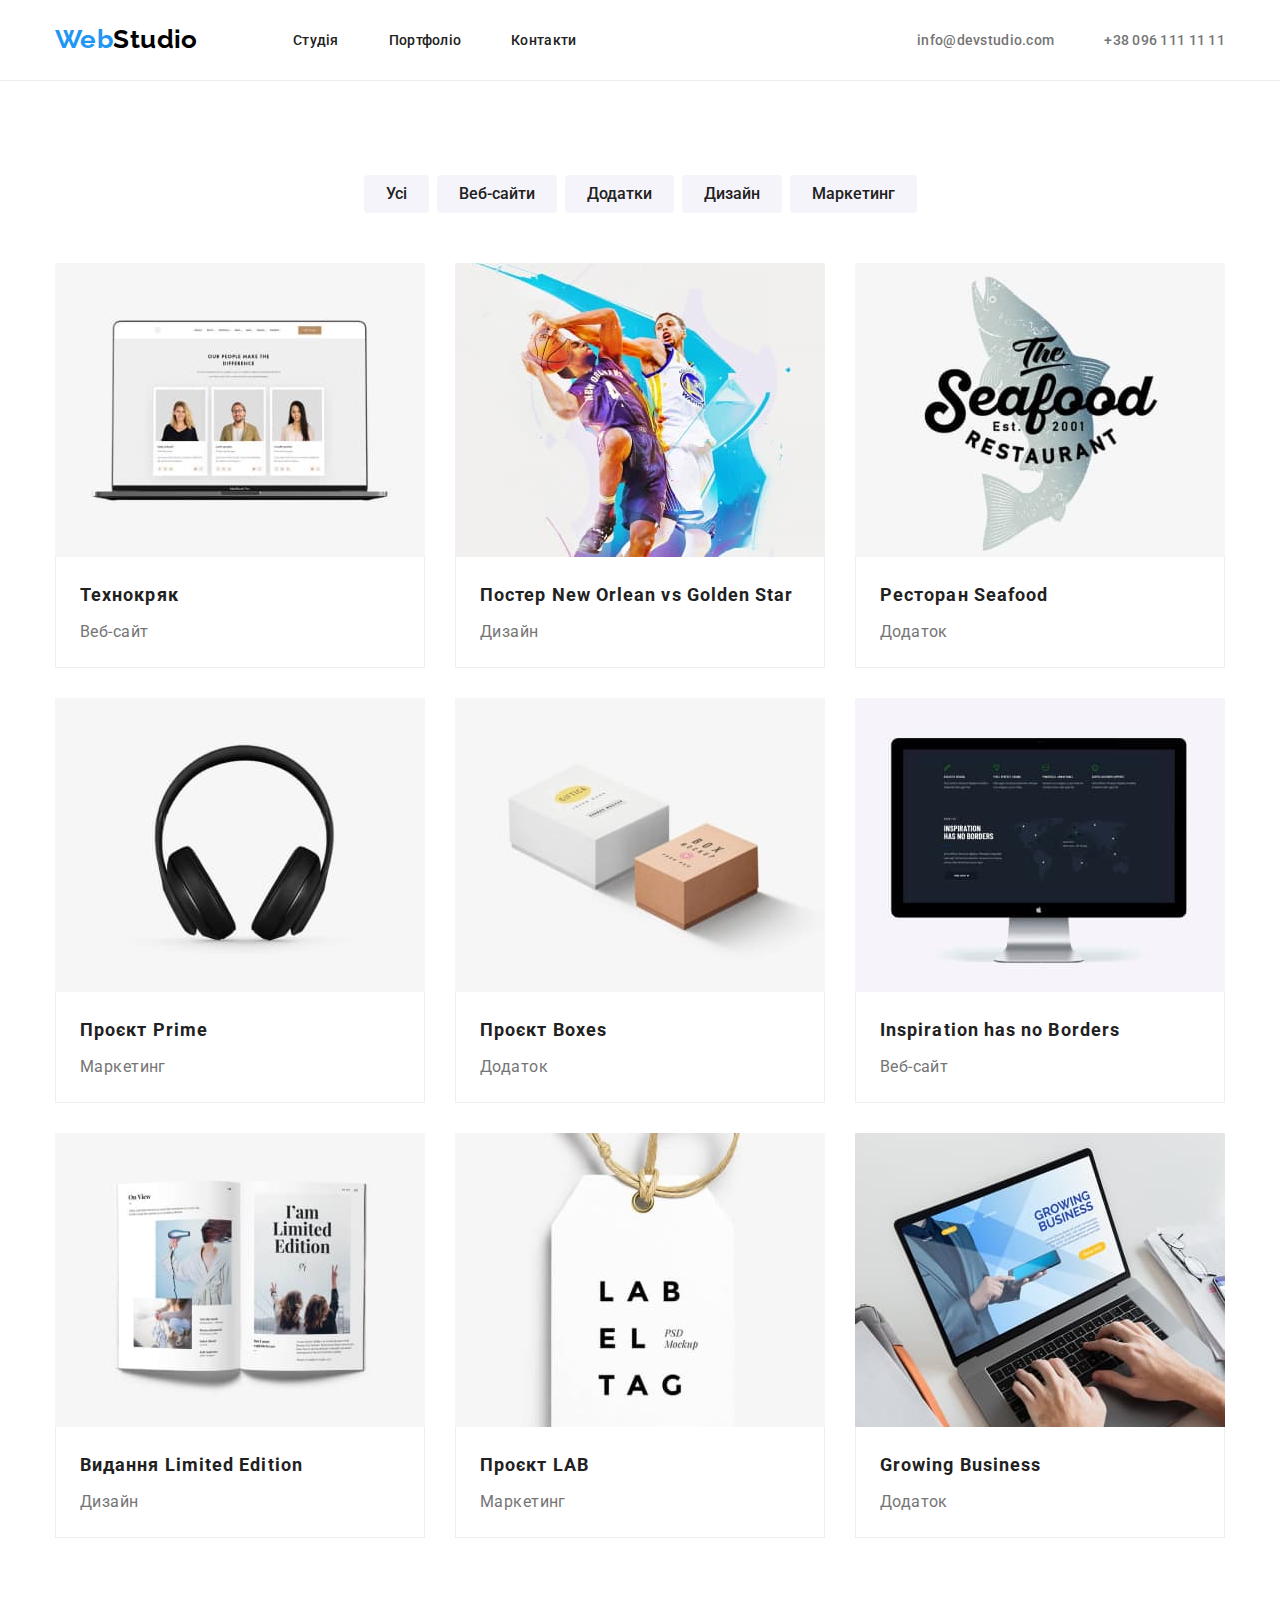
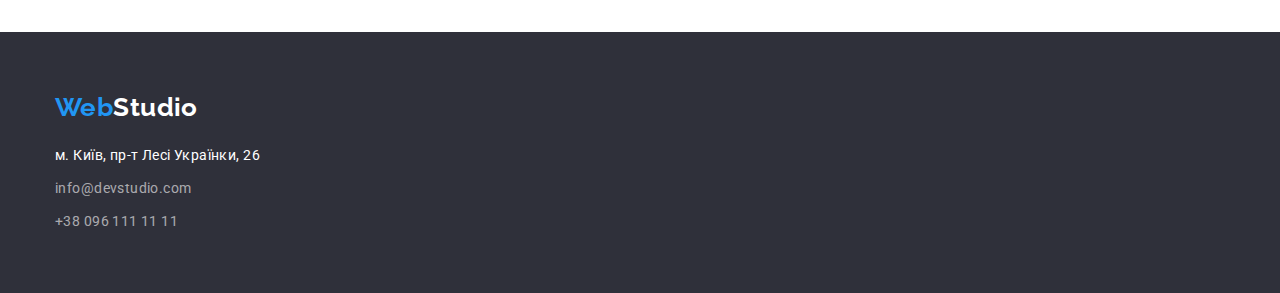
==== portfolio.html @ 9941e093 "Initial commit" ====
<!DOCTYPE html>
<html lang="uk">
  <head>
    <meta charset="UTF-8" />
    <meta http-equiv="X-UA-Compatible" content="IE=edge" />
    <meta name="viewport" content="width=device-width, initial-scale=1.0" />
    <title>WebStudio</title>
    <link rel="preconnect" href="https://fonts.googleapis.com" />
    <link rel="preconnect" href="https://fonts.gstatic.com" crossorigin />
    <link
      href="https://fonts.googleapis.com/css2?family=Raleway:wght@700&family=Roboto:wght@400;500;700;900&display=swap"
      rel="stylesheet"
    />
    <link
      rel="stylesheet"
      href="https://cdnjs.cloudflare.com/ajax/libs/modern-normalize/1.1.0/modern-normalize.min.css"
    />
    <link rel="stylesheet" href="./css/styles.css" />
  </head>
  <body>
    <header class="header">
      <div class="container container-header-nav">
        <nav class="flex-nav">
          <a href="./index.html" class="logo-header">Web<span class="logo-dark">Studio</span></a>
          <ul class="list list-header">
            <li>
              <a href="./index.html" class="nav-link">Студія</a>
            </li>
            <li>
              <a href="./portfolio.html" class="nav-link current">Портфоліо</a>
            </li>
            <li>
              <a href="#" class="nav-link">Контакти</a>
            </li>
          </ul>
        </nav>
        <ul class="list list-header list-header-marginauto">
          <li>
            <a href="mailto:info@devstudio.com" class="mail-link">info@devstudio.com</a>
          </li>
          <li>
            <a href="tel:+380961111111" class="header-phone">+38 096 111 11 11</a>
          </li>
        </ul>
      </div>
    </header>
    <main>
      <section class="section main-section-portfolio">
        <div class="container">
          <h1 lang="en" class="hero-portfolio-title visually-hidden">
            Основні напрямки діяльності компанії WebStudio
          </h1>
          <ul class="list secondary-buttons">
            <li class="item-secondary-button">
              <button type="button" class="secondary-button">Усі</button>
            </li>
            <li class="item-secondary-button">
              <button type="button" class="secondary-button">Веб-сайти</button>
            </li>
            <li class="item-secondary-button">
              <button type="button" class="secondary-button">Додатки</button>
            </li>
            <li class="item-secondary-button">
              <button type="button" class="secondary-button">Дизайн</button>
            </li>
            <li class="item-secondary-button">
              <button type="button" class="secondary-button">Маркетинг</button>
            </li>
          </ul>
          <ul class="list list-prtfolio-flex">
            <li class="item-prtfolio-flex">
              <a
                href="#"
                target="_blank"
                rel="noopener noreferrer nofollow"
                class="link-decoration-portfolio"
              >
                <img
                  src="./images/portfolio-1-laptop-whith-open-site.jpg"
                  alt="Сайт відкритий на ноутбуці"
                  width="370"
                />
                <div class="item-prtfolio-flexpart">
                  <h2 class="title-item-card">Технокряк</h2>
                  <p class="project-description">Веб-сайт</p>
                </div>
              </a>
            </li>
            <li class="item-prtfolio-flex">
              <a
                href="#"
                target="_blank"
                rel="noopener noreferrer nofollow"
                class="link-decoration-portfolio"
              >
                <img
                  src="./images/portfolio-2-basketball-players.jpg"
                  alt="Два баскетболісти"
                  width="370"
                />
                <div class="item-prtfolio-flexpart">
                  <h2 lang="en" class="title-item-card">Постер New Orlean vs Golden Star</h2>
                  <p class="project-description">Дизайн</p>
                </div>
              </a>
            </li>
            <li class="item-prtfolio-flex">
              <a
                href="#"
                target="_blank"
                rel="noopener noreferrer nofollow"
                class="link-decoration-portfolio"
              >
                <img src="./images/portfolio-3-logo-seafood.jpg" alt="Сіра риба" width="370" />
                <div class="item-prtfolio-flexpart">
                  <h2 lang="en" class="title-item-card">Ресторан Seafood</h2>
                  <p class="project-description">Додаток</p>
                </div>
              </a>
            </li>
            <li class="item-prtfolio-flex">
              <a
                href="#"
                target="_blank"
                rel="noopener noreferrer nofollow"
                class="link-decoration-portfolio"
              >
                <img
                  src="./images/portfolio-4-headphone.jpg"
                  alt="Великі чорні навушники"
                  width="370"
                />
                <div class="item-prtfolio-flexpart">
                  <h2 lang="en" class="title-item-card">Проєкт Prime</h2>
                  <p class="project-description">Маркетинг</p>
                </div>
              </a>
            </li>
            <li class="item-prtfolio-flex">
              <a
                href="#"
                target="_blank"
                rel="noopener noreferrer nofollow"
                class="link-decoration-portfolio"
              >
                <img
                  src="./images/portfolio-5-two-boxes.jpg"
                  alt="Дві коробки, біла і сіра"
                  width="370"
                />
                <div class="item-prtfolio-flexpart">
                  <h2 lang="en" class="title-item-card">Проєкт Boxes</h2>
                  <p class="project-description">Додаток</p>
                </div>
              </a>
            </li>
            <li class="item-prtfolio-flex">
              <a
                href="#"
                target="_blank"
                rel="noopener noreferrer nofollow"
                class="link-decoration-portfolio"
              >
                <img
                  src="./images/portfolio-6-monitor.jpg"
                  alt="Великий робочий монітор"
                  width="370"
                />
                <div class="item-prtfolio-flexpart">
                  <h2 lang="en" class="title-item-card">Inspiration has no Borders</h2>
                  <p class="project-description">Веб-сайт</p>
                </div>
              </a>
            </li>
            <li class="item-prtfolio-flex">
              <a
                href="#"
                target="_blank"
                rel="noopener noreferrer nofollow"
                class="link-decoration-portfolio"
              >
                <img src="./images/portfolio-7-opened-book.jpg" alt="Відкрита книга" width="370" />
                <div class="item-prtfolio-flexpart">
                  <h2 lang="en" class="title-item-card">Видання Limited Edition</h2>
                  <p class="project-description">Дизайн</p>
                </div>
              </a>
            </li>
            <li class="item-prtfolio-flex">
              <a
                href="#"
                target="_blank"
                rel="noopener noreferrer nofollow"
                class="link-decoration-portfolio"
              >
                <img
                  src="./images/portfolio-8-card-symbols.jpg"
                  alt="Картка з мотузкою і символами"
                  width="370"
                />
                <div class="item-prtfolio-flexpart">
                  <h2 lang="en" class="title-item-card">Проєкт LAB</h2>
                  <p class="project-description">Маркетинг</p>
                </div>
              </a>
            </li>
            <li class="item-prtfolio-flex">
              <a
                href="#"
                target="_blank"
                rel="noopener noreferrer nofollow"
                class="link-decoration-portfolio"
              >
                <img
                  src="./images/portfolio-9-work-whith-laptop.jpg"
                  alt="Робота за ноутбуком"
                  width="370"
                />
                <div class="item-prtfolio-flexpart">
                  <h2 lang="en" class="title-item-card">Growing Business</h2>
                  <p class="project-description">Додаток</p>
                </div>
              </a>
            </li>
          </ul>
        </div>
      </section>
    </main>
    <footer class="footer">
      <div class="container container-footer-nav">
        <a href="./index.html" class="logo-footer">Web<span class="logo-light">Studio</span></a>
        <address class="flex-footer-adress">
          <ul class="list">
            <li class="footer-adress">
              <a
                href="https://goo.gl/maps/sygjHCtaj6LVPZhWA"
                target="_blank"
                rel="noopener noreferrer nofollow"
                class="footer-adress-link"
                >м. Київ, пр-т Лесі Українки, 26</a
              >
            </li>
            <li class="footer-contacts">
              <a
                href="mailto:info@devstudio.com"
                target="_blank"
                rel="noopener noreferrer nofollow"
                class="footer-link"
                >info@devstudio.com
              </a>
            </li>
            <li class="footer-contacts footer-contacts-nomargin">
              <a
                href="tel:+380961111111"
                target="_blank"
                rel="noopener noreferrer nofollow"
                class="footer-link"
                >+38 096 111 11 11
              </a>
            </li>
          </ul>
        </address>
      </div>
    </footer>
  </body>
</html>
---- css/styles.css ----
:root {
  --primary-color: #212121;
  --hero-color: #ffffff;
  --secondary-color: #757575;
  --accent-color: #2196f3;
  --logo-dak-color: #000000;
  --accent-background-color: #188ce8;
  --hero-background-color: #2f303a;
  --primary-background-color: #ffffff;
  --secondary-background-color: #f5f4fa;
  --footer-background-color: #2f303f;
  --footer-mail-phone-color: rgba(255, 255, 255, 0.6);
  --border-color-portfolio: #eeeeee;
  --border-color-header: #ececec;

  --card-portfolio-gap: 30px;
}

body {
  color: var(--primary-color);
  background-color: var(--primary-background-color);

  font-family: 'Roboto', sans-serif;
  font-size: 14px;
  line-height: calc(16 / 14);
  letter-spacing: 0.03em;
}

/* обнуляє відступи для h, p ul */

h1,
h2,
h3,
h4,
h5,
h6,
p,
ul {
  margin: 0;
  padding: 0;
}
/* Робить зображення блоковим елементом, задає максимальну ширину */
img {
  display: block;
  max-width: 100%;
  height: auto;
}

.list {
  list-style: none;
  margin: 0;
  padding: 0;
}

.section {
  padding: 94px 0;
}

.container {
  width: 100%;
  max-width: 1200px;
  margin: 0 auto;
  padding: 0 15px;
}

/* Header */
.header {
  background-color: var(--primary-background-color);
  border-bottom: 1px solid var(--border-color-header);
}

/* Логотип в Хедері */

.logo-header {
  display: flex;
  margin-right: 93px;
  padding-top: 24px;
  padding-bottom: 25px;

  width: 145px;

  color: var(--accent-color);

  font-family: 'Raleway', sans-serif;
  font-weight: 700;
  font-size: 26px;
  line-height: calc(31 / 26);

  text-decoration: none;
}

.logo-dark {
  color: var(--logo-dak-color);
}
.logo-header:hover .logo-dark {
  color: var(--accent-color);
}
/* Навігація в Хедері */

.container-header-nav {
  display: flex;
  align-items: center;
}

.flex-nav {
  display: flex;
  align-items: center;

  background-color: var(--primary-background-color);
}

.nav-link {
  display: block;
  padding-top: 32px;
  padding-bottom: 32px;

  color: var(--primary-color);

  font-weight: 500;
  letter-spacing: 0.02em;

  text-decoration: none;
}

.nav-link:hover {
  color: var(--accent-color);
}

.nav-link:focus {
  color: var(--accent-color);
}

/* Список в Хедері */

.list-header {
  display: flex;
  flex-shrink: 0;
}

.list-header li:not(:last-child) {
  margin-right: 50px;
}

/* Email в header */

.list-header-marginauto {
  margin-left: auto;
}
.mail-link {
  display: block;
  padding-bottom: 32px;
  padding-top: 32px;

  color: var(--secondary-color);

  font-weight: 500;
  letter-spacing: 0.02em;

  text-decoration: none;
}

.mail-link:hover {
  color: var(--accent-color);
}
.mail-link:focus {
  color: var(--accent-color);
}

/* Телефон в header */

.header-phone {
  display: block;
  padding-top: 32px;
  padding-bottom: 32px;

  color: var(--secondary-color);

  font-weight: 500;
  letter-spacing: 0.02em;

  text-decoration: none;
}

.header-phone:hover {
  color: var(--accent-color);
}

.header-phone:focus {
  color: var(--accent-color);
}

/* Cекція hero */

.hero-section {
  text-align: center;
  padding-top: 200px;
  padding-bottom: 200px;

  background-color: var(--hero-background-color);
}

.hero-title {
  margin: 0 auto 30px;
  max-width: 696px;

  color: var(--hero-color);

  font-weight: 900;
  font-size: 44px;
  line-height: calc(60 / 44);

  letter-spacing: 0.06em;
  text-transform: uppercase;
}
/* Кнопка на головній сторінці */

.main-button {
  max-width: 280px;
  margin: 0 auto;
  padding: 10px 32px;
  border: 0;
  border-radius: 4px;

  color: var(--hero-color);
  background-color: var(--accent-color);

  font-family: inherit;
  font-weight: 700;
  font-size: 16px;
  line-height: calc(30 / 16);

  letter-spacing: 0.06em;

  cursor: pointer;
}
.main-button:hover {
  color: var(--hero-color);
  background-color: var(--accent-background-color);
}
.main-button:focus {
  color: var(--hero-color);
  background-color: var(--accent-background-color);

  outline: none;
}

/* 
Приховує текст заголовку */
.visually-hidden {
  position: absolute;
  white-space: nowrap;
  width: 1px;
  height: 1px;
  overflow: hidden;
  border: 0;
  padding: 0;
  clip: rect(0 0 0 0);
  clip-path: inset(50%);
  margin: -1px;
}

/* Дві головні секціі для оформлення бекграунду*/

.primary-section {
  background-color: var(--hero-color);
}

/* Контейнер для флексів в головній секції Наші переваги*/

.primary-section-container {
  display: flex;
}
.list-primary-section {
  display: flex;
  flex-wrap: wrap;

  margin-top: calc(-1 * var(--card-portfolio-gap));
  margin-left: calc(-1 * var(--card-portfolio-gap));

  list-style: none;
}

.flex-description {
  margin-top: var(--card-portfolio-gap);
  margin-left: var(--card-portfolio-gap);
  flex-basis: calc(100% / 4 - var(--card-portfolio-gap));
}
/* Секція : "Наші переваги" */

.title-description {
  margin-bottom: 10px;

  text-transform: uppercase;
  font-size: 14px;
}
.description-benefits {
  color: var(--secondary-color);

  line-height: calc(24 / 14);
}
/* Флекси + серія фотографій з секції: "Чим ми займаємось" на головній сторінці*/

.main-section {
  background-color: var(--hero-color);
  padding-top: 0;
}
.main-title {
  text-align: center;
  margin-bottom: 50px;

  font-size: 36px;
  line-height: calc(42 / 36);
}
.main-flex-container {
  display: flex;
  flex-direction: column;
  justify-content: flex-start;
}
.main-list-container {
  display: flex;
  flex-direction: row;
  justify-content: flex-start;
  /* gap: 30px;
  flex-basis: calc((100%-60px) / 3); */

  margin-top: calc(-1 * var(--card-portfolio-gap));
  margin-left: calc(-1 * var(--card-portfolio-gap));
}
.flex-list {
  display: flex;
  flex-direction: row;
  justify-content: flex-start;
  /* gap: 30px;
  flex-basis: calc((100%-60px) / 3); */
  margin-top: var(--card-portfolio-gap);
  margin-left: var(--card-portfolio-gap);
  flex-basis: calc(100% / 3 - var(--card-portfolio-gap));
}
/* Секція з фотографіями нашої команди */

.secondary-title {
  margin: 0 auto 50px;
  text-align: center;

  font-size: 36px;
  line-height: calc(42 / 36);
}

.secondary-section {
  background-color: var(--secondary-background-color);
}

/* Флекси для секції з фотографіями команди */

.secondary-list-container {
  display: flex;

  flex-wrap: wrap;

  margin-top: calc(-1 * var(--card-portfolio-gap));
  margin-left: calc(-1 * var(--card-portfolio-gap));
}

.item-secondary-flex {
  display: flex;
  flex-direction: column;

  max-width: 270px;

  margin-top: var(--card-portfolio-gap);
  margin-left: var(--card-portfolio-gap);
  flex-basis: calc(100% / 4 - var(--card-portfolio-gap));
}

.team-box {
  display: flex;
  flex-direction: column;
  align-items: center;
  padding: 30px;
  background-color: var(--primary-background-color);
}

/* Основне оформлення секції з фотографіями команди secondary section*/
.team-box-title {
  margin-bottom: 10px;

  font-weight: 500;
  font-size: 16px;
  line-height: calc(19 / 16);
}

.discription-command {
  color: var(--secondary-color);

  font-size: 16px;
  line-height: calc(19 / 16);
}

/* Сторінка Портфоліо. Стилізація кнопок і карток*/

/* Кнопки */
.hero-portfolio-title {
  font-size: 16px;
}

.main-section-portfolio {
  background-color: var(--primary-background-color);

  text-decoration: none;
}

/* Відстeпи від кнопок до карток */

.secondary-buttons {
  margin-bottom: 50px;
}
/* Основне оформлення кнопок  на сторінці Портфоліо*/

.secondary-buttons {
  display: flex;
  justify-content: center;
}

.item-secondary-button:not(:last-child) {
  margin-right: 8px;
}
.secondary-button {
  text-align: center;
  padding: 6px 22px;
  border: 0;
  border-radius: 4px;

  color: var(--primary-color);
  background-color: var(--secondary-background-color);

  font-family: inherit;
  font-weight: 500;
  font-size: 16px;
  line-height: calc(26 / 16);

  cursor: pointer;
}
.secondary-button:hover {
  color: var(--hero-color);
  background-color: var(--accent-color);
}
.secondary-button:focus {
  color: var(--hero-color);
  background-color: var(--accent-color);

  outline: none;
}

/* Картки */

/*  Флекси для оформлення карток на сторінці Портфоліо */

.list-prtfolio-flex {
  display: flex;
  flex-wrap: wrap;

  margin-top: calc(-1 * var(--card-portfolio-gap));
  margin-left: calc(-1 * var(--card-portfolio-gap));
}

.item-prtfolio-flex {
  margin-top: var(--card-portfolio-gap);
  margin-left: var(--card-portfolio-gap);
  flex-basis: calc(100% / 3 - var(--card-portfolio-gap));
}

.title-item-card {
  margin-bottom: 4px;

  color: var(--primary-color);

  font-size: 18px;
  line-height: calc(36 / 18);
  letter-spacing: 0.06em;

  text-decoration: none;
}

.title-item-card:hover {
  text-decoration: underline;
}

.item-prtfolio-flexpart {
  padding: 20px 24px;
  border-right: 1px solid var(--border-color-portfolio);
  border-bottom: 1px solid var(--border-color-portfolio);
  border-left: 1px solid var(--border-color-portfolio);
}

.project-description {
  color: var(--secondary-color);

  font-size: 16px;
  line-height: calc(30 / 16);
  text-decoration: none;
}
.project-description:hover {
  text-decoration: underline;
}

.link-decoration-portfolio {
  width: 370px;
  text-decoration: none;
  margin-bottom: 0;
}

/* Footer */

.footer {
  background-color: var(--hero-background-color);
  padding-top: 60px;
  padding-bottom: 60px;
}

.container-footer-nav {
  display: flex;
  flex-direction: column;
}

.flex-footer-adress {
  max-width: 231px;
}

.logo-footer {
  display: block;
  margin-bottom: 20px;

  color: var(--accent-color);

  font-family: 'Raleway', sans-serif;
  font-weight: 700;
  font-size: 26px;
  line-height: calc(31 / 26);

  text-decoration: none;
}

.logo-light {
  color: var(--hero-color);
}
.logo-footer:hover .logo-light {
  color: var(--accent-color);
}

.footer-adress {
  margin-bottom: 9px;
}

.footer-adress-link {
  display: block;

  color: var(--hero-color);

  line-height: calc(24 / 14);
  font-style: normal;

  text-decoration: none;
}

.footer-adress-link:hover {
  color: var(--accent-color);
}

.footer-adress-link:focus {
  color: var(--accent-color);
}

.footer-contacts {
  margin-bottom: 9px;
}

.footer-contacts-nomargin {
  margin-bottom: 0px;
}

.footer-link {
  display: block;

  color: var(--footer-mail-phone-color);

  line-height: calc(24 / 14);
  font-style: normal;

  text-decoration: none;
}

.footer-link:hover {
  color: var(--accent-color);
}

.footer-link:focus {
  color: var(--accent-color);
}
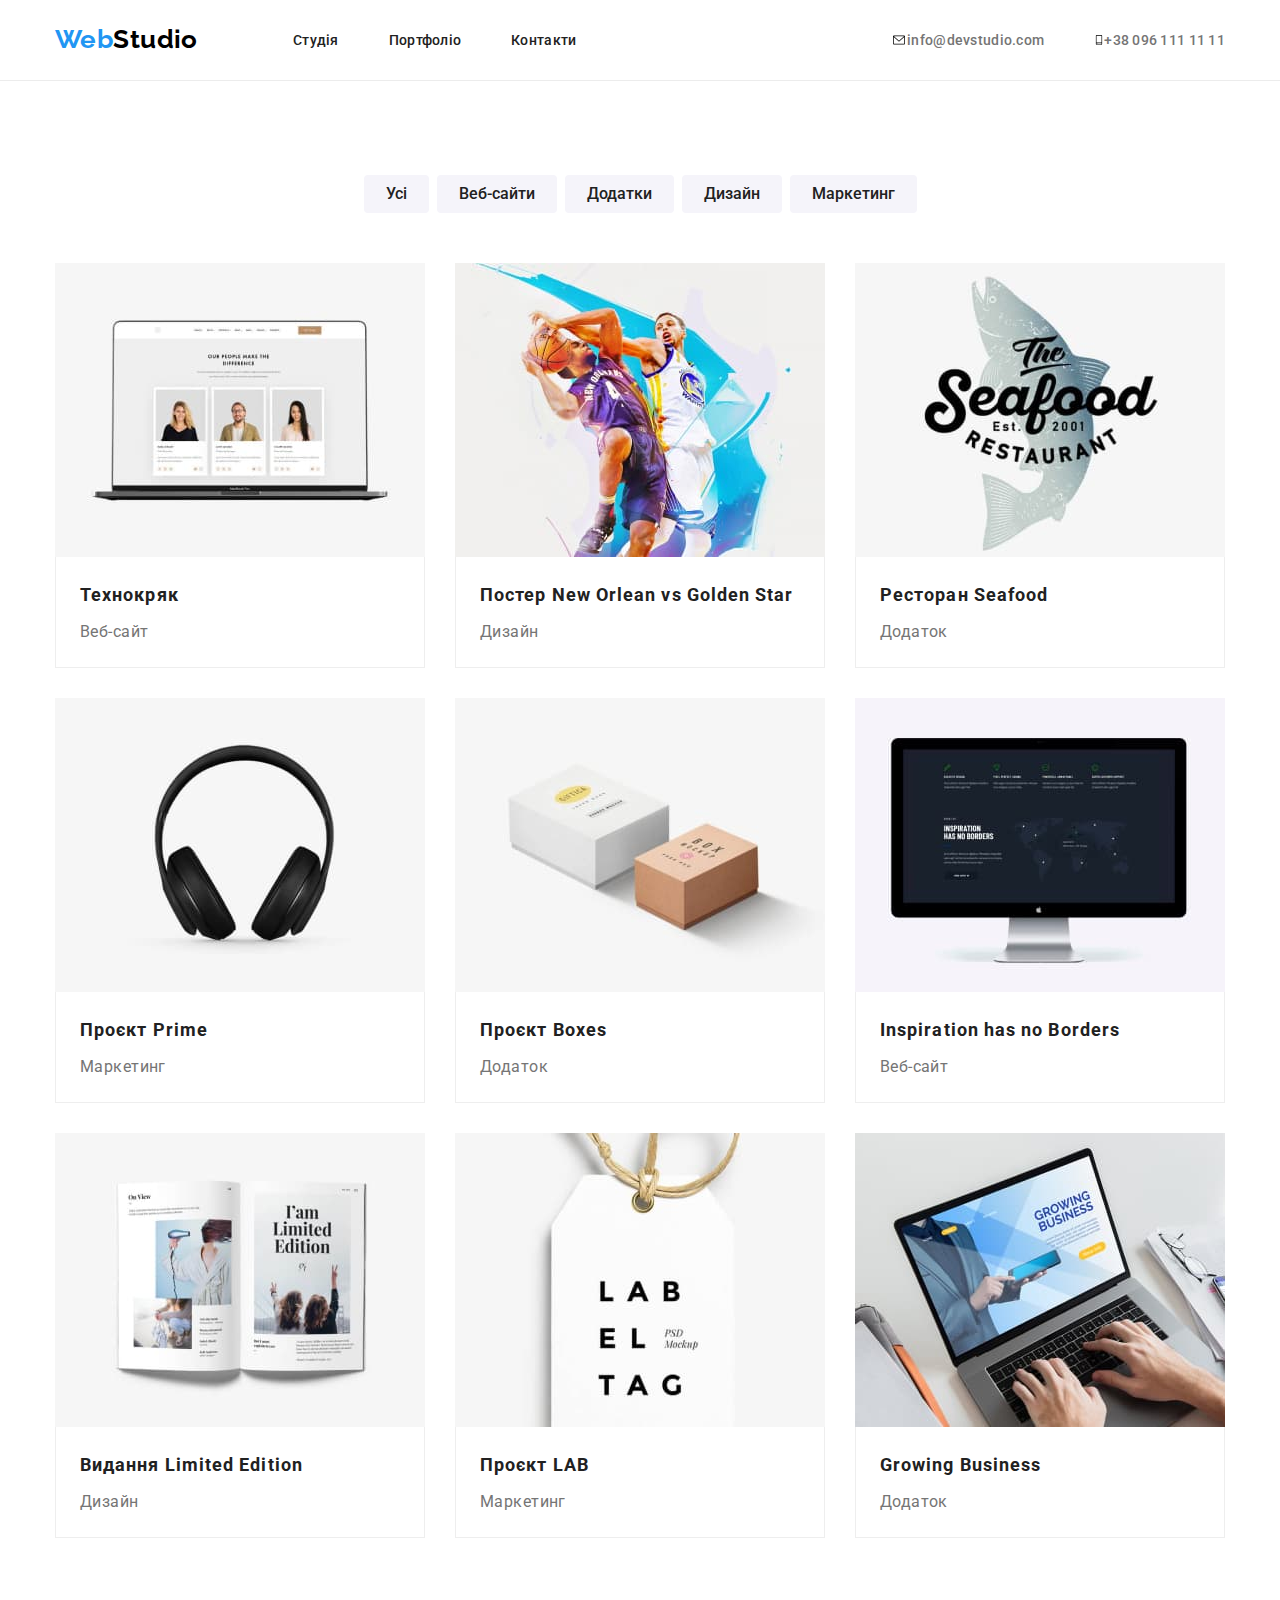
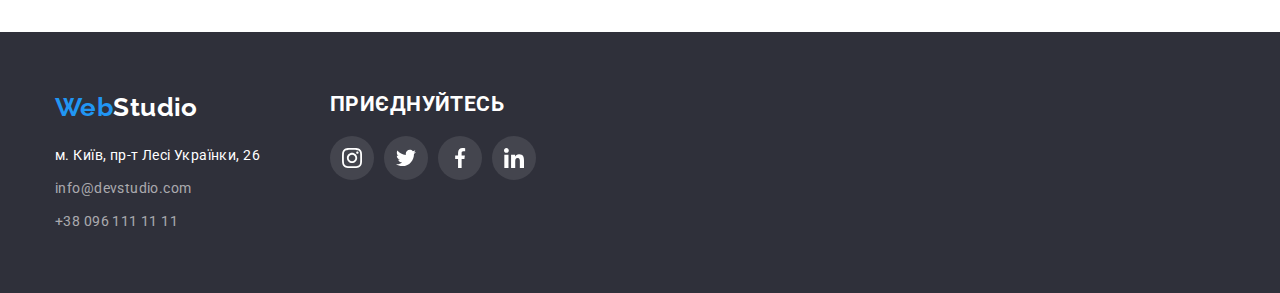
==== commit 89ff08ad: "Update portfolio.html" ====
--- a/portfolio.html
+++ b/portfolio.html
@@ -24,10 +24,10 @@
           <a href="./index.html" class="logo-header">Web<span class="logo-dark">Studio</span></a>
           <ul class="list list-header">
             <li>
-              <a href="./index.html" class="nav-link">Студія</a>
+              <a href="./index.html" class="nav-link current">Студія</a>
             </li>
             <li>
-              <a href="./portfolio.html" class="nav-link current">Портфоліо</a>
+              <a href="./portfolio.html" class="nav-link">Портфоліо</a>
             </li>
             <li>
               <a href="#" class="nav-link">Контакти</a>
@@ -35,10 +35,16 @@
           </ul>
         </nav>
         <ul class="list list-header list-header-marginauto">
-          <li>
+          <li class="flex-mail">
+            <svg class="icon-logo-header" width="16px" height="12px">
+              <use href="./images/symbol-defs.svg#icon-envelope"></use>
+            </svg>
             <a href="mailto:info@devstudio.com" class="mail-link">info@devstudio.com</a>
           </li>
-          <li>
+          <li class="flex-mail">
+            <svg class="icon-logo-header" width="10px" height="16px">
+              <use href="./images/symbol-defs.svg#icon-smartphone"></use>
+            </svg>
             <a href="tel:+380961111111" class="header-phone">+38 096 111 11 11</a>
           </li>
         </ul>
@@ -227,39 +233,66 @@
       </section>
     </main>
     <footer class="footer">
-      <div class="container container-footer-nav">
-        <a href="./index.html" class="logo-footer">Web<span class="logo-light">Studio</span></a>
-        <address class="flex-footer-adress">
-          <ul class="list">
-            <li class="footer-adress">
-              <a
-                href="https://goo.gl/maps/sygjHCtaj6LVPZhWA"
-                target="_blank"
-                rel="noopener noreferrer nofollow"
-                class="footer-adress-link"
-                >м. Київ, пр-т Лесі Українки, 26</a
-              >
-            </li>
-            <li class="footer-contacts">
-              <a
-                href="mailto:info@devstudio.com"
-                target="_blank"
-                rel="noopener noreferrer nofollow"
-                class="footer-link"
-                >info@devstudio.com
-              </a>
-            </li>
-            <li class="footer-contacts footer-contacts-nomargin">
-              <a
-                href="tel:+380961111111"
-                target="_blank"
-                rel="noopener noreferrer nofollow"
-                class="footer-link"
-                >+38 096 111 11 11
-              </a>
-            </li>
-          </ul>
-        </address>
+      <div class="container main-flex-footer">
+        <div class="flex-footer-nav">
+          <a href="./index.html" class="logo-footer">Web<span class="logo-light">Studio</span></a>
+          <address class="flex-footer-adress">
+            <ul class="list">
+              <li class="footer-adress">
+                <a
+                  href="https://goo.gl/maps/sygjHCtaj6LVPZhWA"
+                  target="_blank"
+                  rel="noopener noreferrer nofollow"
+                  class="footer-adress-link"
+                  >м. Київ, пр-т Лесі Українки, 26</a
+                >
+              </li>
+              <li class="footer-contacts">
+                <a
+                  href="mailto:info@devstudio.com"
+                  target="_blank"
+                  rel="noopener noreferrer nofollow"
+                  class="footer-link"
+                  >info@devstudio.com
+                </a>
+              </li>
+              <li class="footer-contacts footer-contacts-nomargin">
+                <a
+                  href="tel:+380961111111"
+                  target="_blank"
+                  rel="noopener noreferrer nofollow"
+                  class="footer-link"
+                  >+38 096 111 11 11
+                </a>
+              </li>
+            </ul>
+          </address>
+        </div>
+        <div class="net-flex net-flex-footer">
+          <h2 class="net-text">Приєднуйтесь</h2>
+          <div class="net-flex">
+            <a href="#" class="link-net link-net-footer">
+              <svg class="icon icon-footer icon-instagram" width="20px" hight="20px">
+                <use href="./images/symbol-defs.svg#icon-instagram"></use>
+              </svg>
+            </a>
+            <a href="#" class="link-net link-net-footer">
+              <svg class="icon icon-footer icon-twitter" width="20px" hight="20px">
+                <use href="./images/symbol-defs.svg#icon-twitter"></use>
+              </svg>
+            </a>
+            <a href="#" class="link-net link-net-footer">
+              <svg class="icon icon-footer icon-twitter" width="20px" hight="20px">
+                <use href="./images/symbol-defs.svg#icon-facebook"></use>
+              </svg>
+            </a>
+            <a href="#" class="link-net link-net link-net-footer">
+              <svg class="icon icon-footer icon-twitter" width="20px" hight="20px">
+                <use href="./images/symbol-defs.svg#icon-linkedin"></use>
+              </svg>
+            </a>
+          </div>
+        </div>
       </div>
     </footer>
   </body>
--- a/css/styles.css
+++ b/css/styles.css
@@ -4,11 +4,13 @@
   --secondary-color: #757575;
   --accent-color: #2196f3;
   --logo-dak-color: #000000;
+  --icons-hover-color: #2196f3;
   --accent-background-color: #188ce8;
   --hero-background-color: #2f303a;
   --primary-background-color: #ffffff;
   --secondary-background-color: #f5f4fa;
   --footer-background-color: #2f303f;
+  --svg-background-color: #f5f4fa; 
   --footer-mail-phone-color: rgba(255, 255, 255, 0.6);
   --border-color-portfolio: #eeeeee;
   --border-color-header: #ececec;
@@ -159,11 +161,23 @@
   text-decoration: none;
 }
 
-.mail-link:hover {
-  color: var(--accent-color);
-}
+/* .mail-link:hover {
+  color: var(--accent-color);
+} */
 .mail-link:focus {
   color: var(--accent-color);
+}
+.icon-mail{
+  fill: #757575;
+}
+.flex-mail{
+  display: flex;
+  align-items: center;
+  justify-content: center;
+}
+
+.mail-hover:hover{
+   color: var(--accent-color);
 }
 
 /* Телефон в header */
@@ -197,6 +211,20 @@
   padding-bottom: 200px;
 
   background-color: var(--hero-background-color);
+}
+
+/* Overlay */
+.overlay {
+  height: 600px;
+  max-width: 1600px;
+  margin-left: auto;
+  margin-right: auto;
+  background-image: linear-gradient(rgba(47, 48, 58, 0.4), rgba(47, 48, 58, 0.4)),
+    url(../images/background-image-hero.jpg);
+
+  background-repeat: no-repeat;
+  background-position: center;
+  background-size: cover;
 }
 
 .hero-title {
@@ -244,7 +272,7 @@
   outline: none;
 }
 
-/* 
+/*
 Приховує текст заголовку */
 .visually-hidden {
   position: absolute;
@@ -281,11 +309,36 @@
 }
 
 .flex-description {
+  display: flex;
+  flex-direction: column;
+  width: 270px;
+  f
   margin-top: var(--card-portfolio-gap);
   margin-left: var(--card-portfolio-gap);
   flex-basis: calc(100% / 4 - var(--card-portfolio-gap));
 }
-/* Секція : "Наші переваги" */
+/* .flex-description::before {
+  display: block;
+  content: '';
+  height: 120px;
+  padding: 25px 100px;
+  margin-bottom: 30px;
+  background-color: var(--svg-background-color);
+  border-radius: 4px;
+} */
+.icon-description-background {
+  height: 120px;
+  max-width: 100%;
+  padding: 25px 100px;
+  margin-bottom: 30px;
+  background-color: var(--svg-background-color);
+  border-radius: 4px;
+}
+
+.flex-benefits{
+  display: flex;
+  flex-direction: column;
+}
 
 .title-description {
   margin-bottom: 10px;
@@ -321,7 +374,7 @@
   flex-direction: row;
   justify-content: flex-start;
   /* gap: 30px;
-  flex-basis: calc((100%-60px) / 3); */
+    flex-basis: calc((100%-60px) / 3); */
 
   margin-top: calc(-1 * var(--card-portfolio-gap));
   margin-left: calc(-1 * var(--card-portfolio-gap));
@@ -331,7 +384,7 @@
   flex-direction: row;
   justify-content: flex-start;
   /* gap: 30px;
-  flex-basis: calc((100%-60px) / 3); */
+    flex-basis: calc((100%-60px) / 3); */
   margin-top: var(--card-portfolio-gap);
   margin-left: var(--card-portfolio-gap);
   flex-basis: calc(100% / 3 - var(--card-portfolio-gap));
@@ -394,6 +447,7 @@
 
   font-size: 16px;
   line-height: calc(19 / 16);
+  margin-bottom: 16px;
 }
 
 /* Сторінка Портфоліо. Стилізація кнопок і карток*/
@@ -508,7 +562,42 @@
   text-decoration: none;
   margin-bottom: 0;
 }
-
+/* Секція Постійні клієнти */
+
+.icon-clients-border {
+
+}
+.text-clients {
+  font-size: 36px;
+line-height: calc(42/36);
+text-align: center;
+color: var(--primary-color);
+margin-bottom: 50px;
+}
+
+.link-logo-clients{
+  display: block;
+  fill: #AFB1B8;
+  height: 92px;
+  width: 170px;
+  padding: 16px 32px;
+  /* margin-bottom: 30px; */
+  border: 1px solid rgba(175, 177, 184, 1);
+  border-radius: 4px;
+}
+
+.link-logo-clients:hover {
+fill: var(--icons-hover-color);
+border-color: var(--accent-color);
+}
+
+.link-logo-clients:focus{
+
+}
+
+.icon-logo-clients{
+margin-right: 10px;
+}
 /* Footer */
 
 .footer {
@@ -517,9 +606,10 @@
   padding-bottom: 60px;
 }
 
-.container-footer-nav {
+.flex-footer-nav {
   display: flex;
   flex-direction: column;
+  margin-right: 70px;
 }
 
 .flex-footer-adress {
@@ -596,3 +686,102 @@
 .footer-link:focus {
   color: var(--accent-color);
 }
+
+/* .icon-instagram {
+  width: 20px;
+  height: 20px;
+}
+
+.icon-twitter {
+  width: 20px;
+  height: 20px;
+}
+
+.icon-facebook {
+  width: 20px;
+  height: 20px;
+}
+.icon-linkedin {
+  width: 20px;
+  height: 20px;
+} */
+
+.net-flex {
+  display: flex;
+  width: 206px;
+  height: 44px;
+  align-items: center;
+  /* justify-content: center; */
+  justify-content: space-between;
+  text-transform: uppercase;
+  
+}
+.clients-flex{
+   display: flex;
+   justify-content: space-between;
+  
+}
+.link-net {
+  display: flex;
+  width: 44px;
+  height: 44px;
+  border-radius: 50%;
+  align-items: center;
+
+  justify-content: center;
+}
+
+.link-net:hover {
+  background-color: var(--accent-color);
+}
+
+.icon {
+  fill: #afb1b8;
+}
+.icon:hover {
+  fill: #ffffff;
+}
+
+/* .circle {
+  background-color: #188ce8;
+  border-radius: 50%;
+  width: 44px;
+  height: 44px;
+} */
+.link-net-footer {
+  display: flex;
+  width: 44px;
+  height: 44px;
+  border-radius: 50%;
+  align-items: center;
+  background-color: rgba(255, 255, 255, 0.1);
+  justify-content: center;
+}
+
+.icon-footer {
+  fill: #ffffff;
+}
+
+.net-flex-footer {
+  display: flex;
+  flex-direction: column;
+  width: 206px;
+  height: 80px;
+  align-items: flex-start;
+}
+
+.footer-nav {
+  display: flex;
+}
+
+.net-text {
+  display: flex;
+  font-weight: 700;
+  line-height: calc(16 / 14);
+  color: var(--hero-color);
+  margin-bottom: 20px;
+}
+
+.main-flex-footer {
+  display: flex;
+}
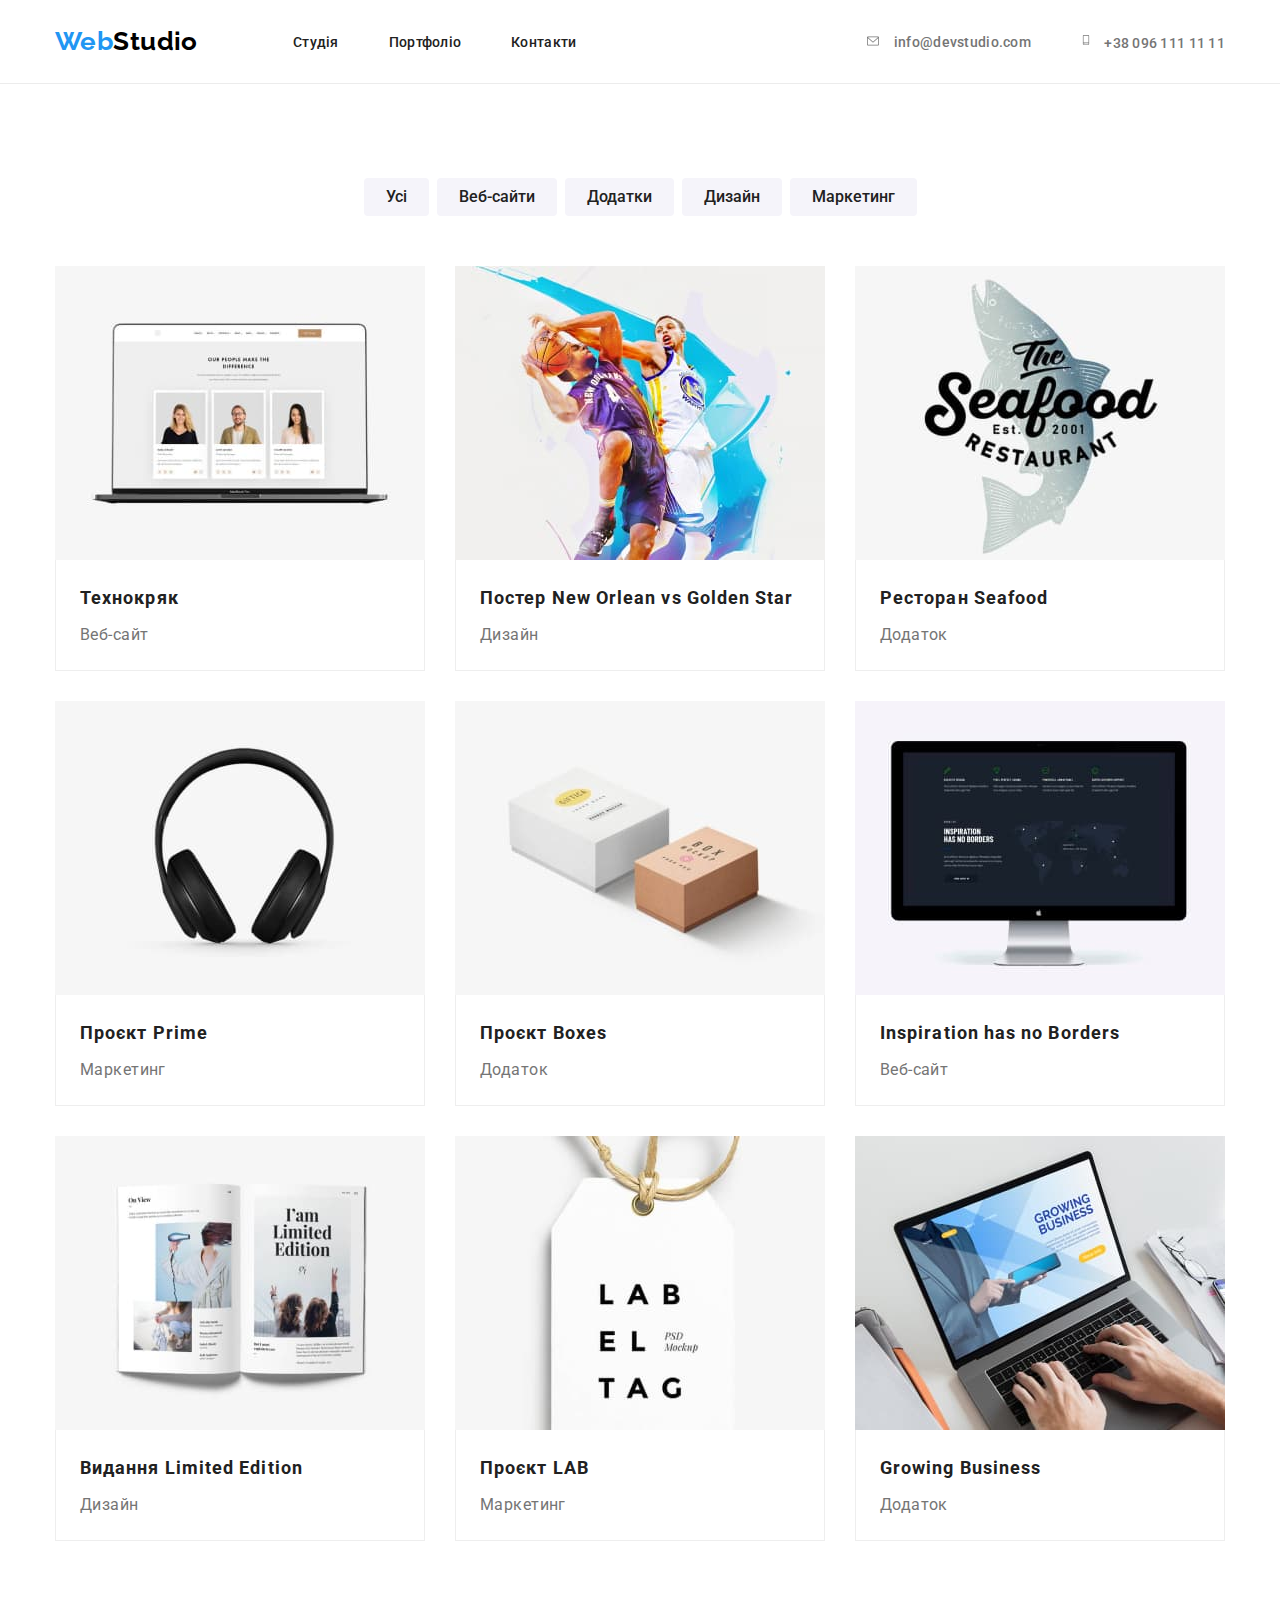
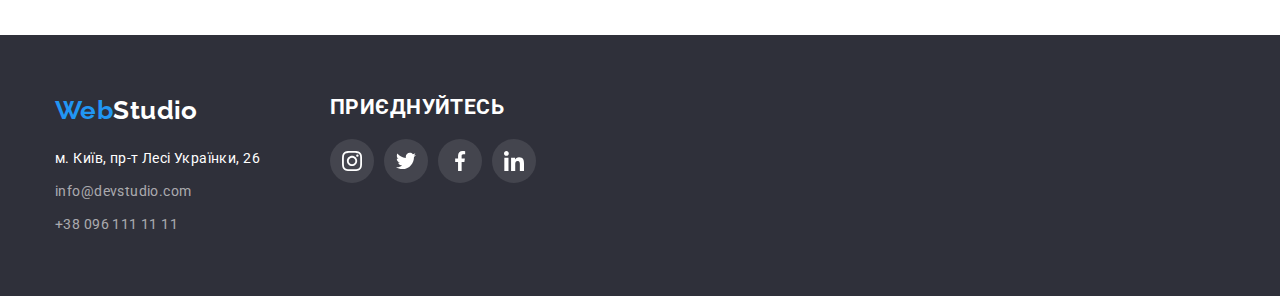
==== commit 2bb654fc: "Update portfolio.html" ====
--- a/portfolio.html
+++ b/portfolio.html
@@ -18,16 +18,16 @@
     <link rel="stylesheet" href="./css/styles.css" />
   </head>
   <body>
-    <header class="header">
+   <header class="header">
       <div class="container container-header-nav">
         <nav class="flex-nav">
           <a href="./index.html" class="logo-header">Web<span class="logo-dark">Studio</span></a>
           <ul class="list list-header">
             <li>
-              <a href="./index.html" class="nav-link current">Студія</a>
+              <a href="./index.html" class="nav-link">Студія</a>
             </li>
             <li>
-              <a href="./portfolio.html" class="nav-link">Портфоліо</a>
+              <a href="./portfolio.html" class="nav-link current">Портфоліо</a>
             </li>
             <li>
               <a href="#" class="nav-link">Контакти</a>
@@ -35,17 +35,22 @@
           </ul>
         </nav>
         <ul class="list list-header list-header-marginauto">
-          <li class="flex-mail">
-            <svg class="icon-logo-header" width="16px" height="12px">
-              <use href="./images/symbol-defs.svg#icon-envelope"></use>
-            </svg>
-            <a href="mailto:info@devstudio.com" class="mail-link">info@devstudio.com</a>
+          <li class="flex-mail link-hover">
+            <a href="mailto:info@devstudio.com" class="mail-link">
+              <svg class="icon-logo-header" width="16" height="12">
+               <use href="./images/icons.svg#icon-envelope"></use>
+              </svg>
+            info@devstudio.com
+           </a>
           </li>
-          <li class="flex-mail">
-            <svg class="icon-logo-header" width="10px" height="16px">
-              <use href="./images/symbol-defs.svg#icon-smartphone"></use>
-            </svg>
-            <a href="tel:+380961111111" class="header-phone">+38 096 111 11 11</a>
+          <li class="flex-mail link-hover">
+            <a href="tel:+380961111111" class="header-phone">
+              <svg class="icon-logo-header" width="10px" height="16px">
+                <use href="./images/icons.svg#icon-smartphone"></use>
+              </svg>
+              +38 096 111 11 11
+            </a>
+            </a>
           </li>
         </ul>
       </div>
@@ -273,22 +278,22 @@
           <div class="net-flex">
             <a href="#" class="link-net link-net-footer">
               <svg class="icon icon-footer icon-instagram" width="20px" hight="20px">
-                <use href="./images/symbol-defs.svg#icon-instagram"></use>
+                <use href="./images/icons.svg#icon-instagram"></use>
               </svg>
             </a>
             <a href="#" class="link-net link-net-footer">
               <svg class="icon icon-footer icon-twitter" width="20px" hight="20px">
-                <use href="./images/symbol-defs.svg#icon-twitter"></use>
+                <use href="./images/icons.svg#icon-twitter"></use>
               </svg>
             </a>
             <a href="#" class="link-net link-net-footer">
               <svg class="icon icon-footer icon-twitter" width="20px" hight="20px">
-                <use href="./images/symbol-defs.svg#icon-facebook"></use>
+                <use href="./images/icons.svg#icon-facebook"></use>
               </svg>
             </a>
             <a href="#" class="link-net link-net link-net-footer">
               <svg class="icon icon-footer icon-twitter" width="20px" hight="20px">
-                <use href="./images/symbol-defs.svg#icon-linkedin"></use>
+                <use href="./images/icons.svg#icon-linkedin"></use>
               </svg>
             </a>
           </div>
--- a/css/styles.css
+++ b/css/styles.css
@@ -161,25 +161,33 @@
   text-decoration: none;
 }
 
-/* .mail-link:hover {
-  color: var(--accent-color);
-} */
+.mail-link:hover {
+  color: var(--accent-color);
+}
 .mail-link:focus {
   color: var(--accent-color);
 }
-.icon-mail{
-  fill: #757575;
-}
+
 .flex-mail{
   display: flex;
   align-items: center;
   justify-content: center;
 }
 
-.mail-hover:hover{
-   color: var(--accent-color);
-}
-
+/* Іконки в Футері */
+
+.icon-logo-header{
+  margin-right: 10px;
+  fill: #757575;
+}
+
+.icon-logo-header:hover{
+  fill: var(--accent-color);
+}
+.icon-logo-header:focus{
+  fill: var(--accent-color);
+
+}
 /* Телефон в header */
 
 .header-phone {
@@ -272,8 +280,10 @@
   outline: none;
 }
 
-/*
-Приховує текст заголовку */
+/* Секція:"Наші переваги"  */
+
+/*Приховує текст заголовку */
+
 .visually-hidden {
   position: absolute;
   white-space: nowrap;
@@ -287,7 +297,7 @@
   margin: -1px;
 }
 
-/* Дві головні секціі для оформлення бекграунду*/
+/* Оформлення бекграунду*/
 
 .primary-section {
   background-color: var(--hero-color);
@@ -317,15 +327,7 @@
   margin-left: var(--card-portfolio-gap);
   flex-basis: calc(100% / 4 - var(--card-portfolio-gap));
 }
-/* .flex-description::before {
-  display: block;
-  content: '';
-  height: 120px;
-  padding: 25px 100px;
-  margin-bottom: 30px;
-  background-color: var(--svg-background-color);
-  border-radius: 4px;
-} */
+
 .icon-description-background {
   height: 120px;
   max-width: 100%;
@@ -335,22 +337,19 @@
   border-radius: 4px;
 }
 
-.flex-benefits{
-  display: flex;
-  flex-direction: column;
-}
-
 .title-description {
   margin-bottom: 10px;
 
   text-transform: uppercase;
   font-size: 14px;
 }
+
 .description-benefits {
   color: var(--secondary-color);
 
   line-height: calc(24 / 14);
 }
+
 /* Флекси + серія фотографій з секції: "Чим ми займаємось" на головній сторінці*/
 
 .main-section {
@@ -412,6 +411,7 @@
 
   margin-top: calc(-1 * var(--card-portfolio-gap));
   margin-left: calc(-1 * var(--card-portfolio-gap));
+  
 }
 
 .item-secondary-flex {
@@ -423,6 +423,8 @@
   margin-top: var(--card-portfolio-gap);
   margin-left: var(--card-portfolio-gap);
   flex-basis: calc(100% / 4 - var(--card-portfolio-gap));
+  box-shadow: 0px 1px 3px rgba(0, 0, 0, 0.12), 0px 1px 1px rgba(0, 0, 0, 0.14), 0px 2px 1px rgba(0, 0, 0, 0.2);
+  border-radius: 4px;
 }
 
 .team-box {
@@ -478,6 +480,7 @@
 .item-secondary-button:not(:last-child) {
   margin-right: 8px;
 }
+
 .secondary-button {
   text-align: center;
   padding: 6px 22px;
@@ -497,6 +500,7 @@
 .secondary-button:hover {
   color: var(--hero-color);
   background-color: var(--accent-color);
+  box-shadow: 0px 3px 1px rgba(0, 0, 0, 0.1), 0px 1px 2px rgba(0, 0, 0, 0.08), 0px 2px 2px rgba(0, 0, 0, 0.12);
 }
 .secondary-button:focus {
   color: var(--hero-color);
@@ -521,6 +525,10 @@
   margin-top: var(--card-portfolio-gap);
   margin-left: var(--card-portfolio-gap);
   flex-basis: calc(100% / 3 - var(--card-portfolio-gap));
+}
+
+.item-prtfolio-flex:hover{
+box-shadow: 0px 1px 1px rgba(0, 0, 0, 0.12), 0px 4px 4px rgba(0, 0, 0, 0.06), 1px 4px 6px rgba(0, 0, 0, 0.16);
 }
 
 .title-item-card {
@@ -595,9 +603,6 @@
 
 }
 
-.icon-logo-clients{
-margin-right: 10px;
-}
 /* Footer */
 
 .footer {
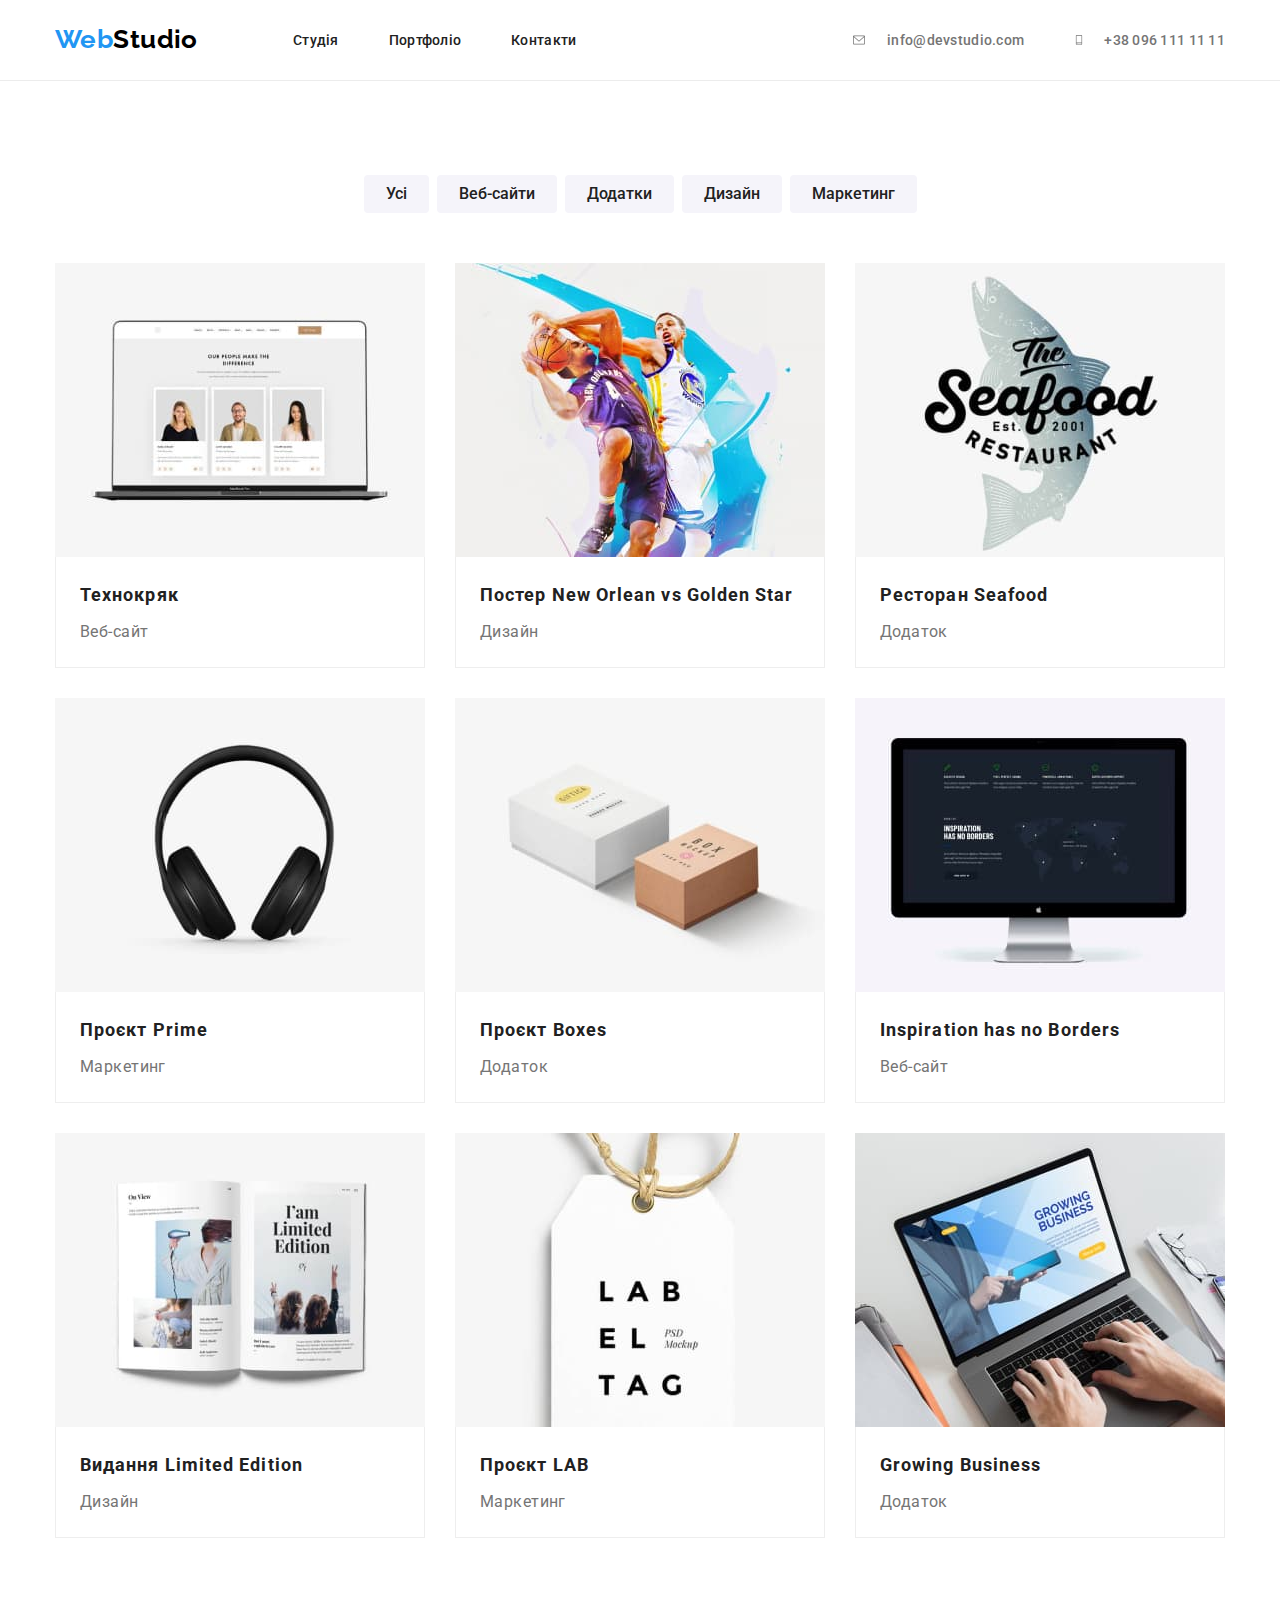
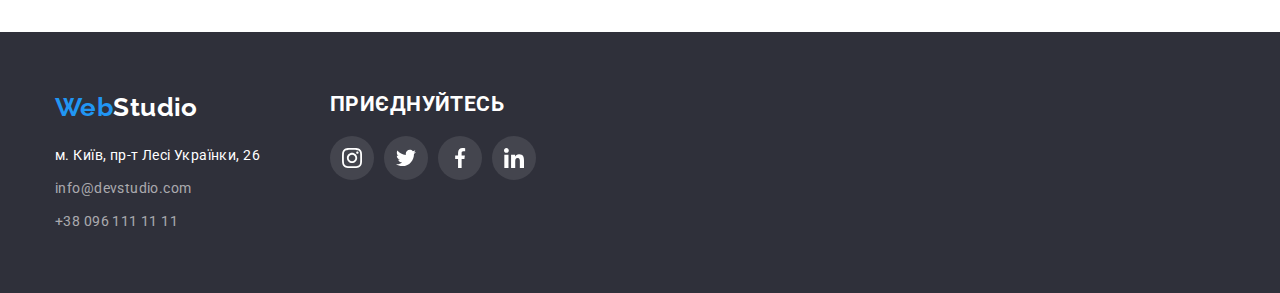
==== commit 5f4865f7: "Update portfolio.html" ====
--- a/portfolio.html
+++ b/portfolio.html
@@ -18,7 +18,7 @@
     <link rel="stylesheet" href="./css/styles.css" />
   </head>
   <body>
-   <header class="header">
+    <header class="header">
       <div class="container container-header-nav">
         <nav class="flex-nav">
           <a href="./index.html" class="logo-header">Web<span class="logo-dark">Studio</span></a>
@@ -38,10 +38,10 @@
           <li class="flex-mail link-hover">
             <a href="mailto:info@devstudio.com" class="mail-link">
               <svg class="icon-logo-header" width="16" height="12">
-               <use href="./images/icons.svg#icon-envelope"></use>
-              </svg>
-            info@devstudio.com
-           </a>
+                <use href="./images/icons.svg#icon-envelope"></use>
+              </svg>
+              info@devstudio.com
+            </a>
           </li>
           <li class="flex-mail link-hover">
             <a href="tel:+380961111111" class="header-phone">
@@ -49,7 +49,6 @@
                 <use href="./images/icons.svg#icon-smartphone"></use>
               </svg>
               +38 096 111 11 11
-            </a>
             </a>
           </li>
         </ul>
--- a/css/styles.css
+++ b/css/styles.css
@@ -149,10 +149,12 @@
   margin-left: auto;
 }
 .mail-link {
-  display: block;
+  display: flex;
+  align-items: center;
   padding-bottom: 32px;
   padding-top: 32px;
-
+  fill: var(--secondary-color);
+  gap: 10px;
   color: var(--secondary-color);
 
   font-weight: 500;
@@ -163,9 +165,11 @@
 
 .mail-link:hover {
   color: var(--accent-color);
+  fill: var(--accent-color);
 }
 .mail-link:focus {
   color: var(--accent-color);
+  fill: var(--accent-color);
 }
 
 .flex-mail{
@@ -178,22 +182,17 @@
 
 .icon-logo-header{
   margin-right: 10px;
-  fill: #757575;
-}
-
-.icon-logo-header:hover{
-  fill: var(--accent-color);
-}
-.icon-logo-header:focus{
-  fill: var(--accent-color);
-
-}
+}
+
 /* Телефон в header */
 
 .header-phone {
-  display: block;
+  display:flex;
+  text-align: center;
   padding-top: 32px;
   padding-bottom: 32px;
+  fill: var(--secondary-color);
+gap: 10px;
 
   color: var(--secondary-color);
 
@@ -205,10 +204,12 @@
 
 .header-phone:hover {
   color: var(--accent-color);
+    fill: var(--accent-color);
 }
 
 .header-phone:focus {
   color: var(--accent-color);
+  fill: var(--accent-color);
 }
 
 /* Cекція hero */
@@ -692,31 +693,12 @@
   color: var(--accent-color);
 }
 
-/* .icon-instagram {
-  width: 20px;
-  height: 20px;
-}
-
-.icon-twitter {
-  width: 20px;
-  height: 20px;
-}
-
-.icon-facebook {
-  width: 20px;
-  height: 20px;
-}
-.icon-linkedin {
-  width: 20px;
-  height: 20px;
-} */
-
 .net-flex {
   display: flex;
   width: 206px;
   height: 44px;
   align-items: center;
-  /* justify-content: center; */
+
   justify-content: space-between;
   text-transform: uppercase;
   
@@ -747,12 +729,6 @@
   fill: #ffffff;
 }
 
-/* .circle {
-  background-color: #188ce8;
-  border-radius: 50%;
-  width: 44px;
-  height: 44px;
-} */
 .link-net-footer {
   display: flex;
   width: 44px;
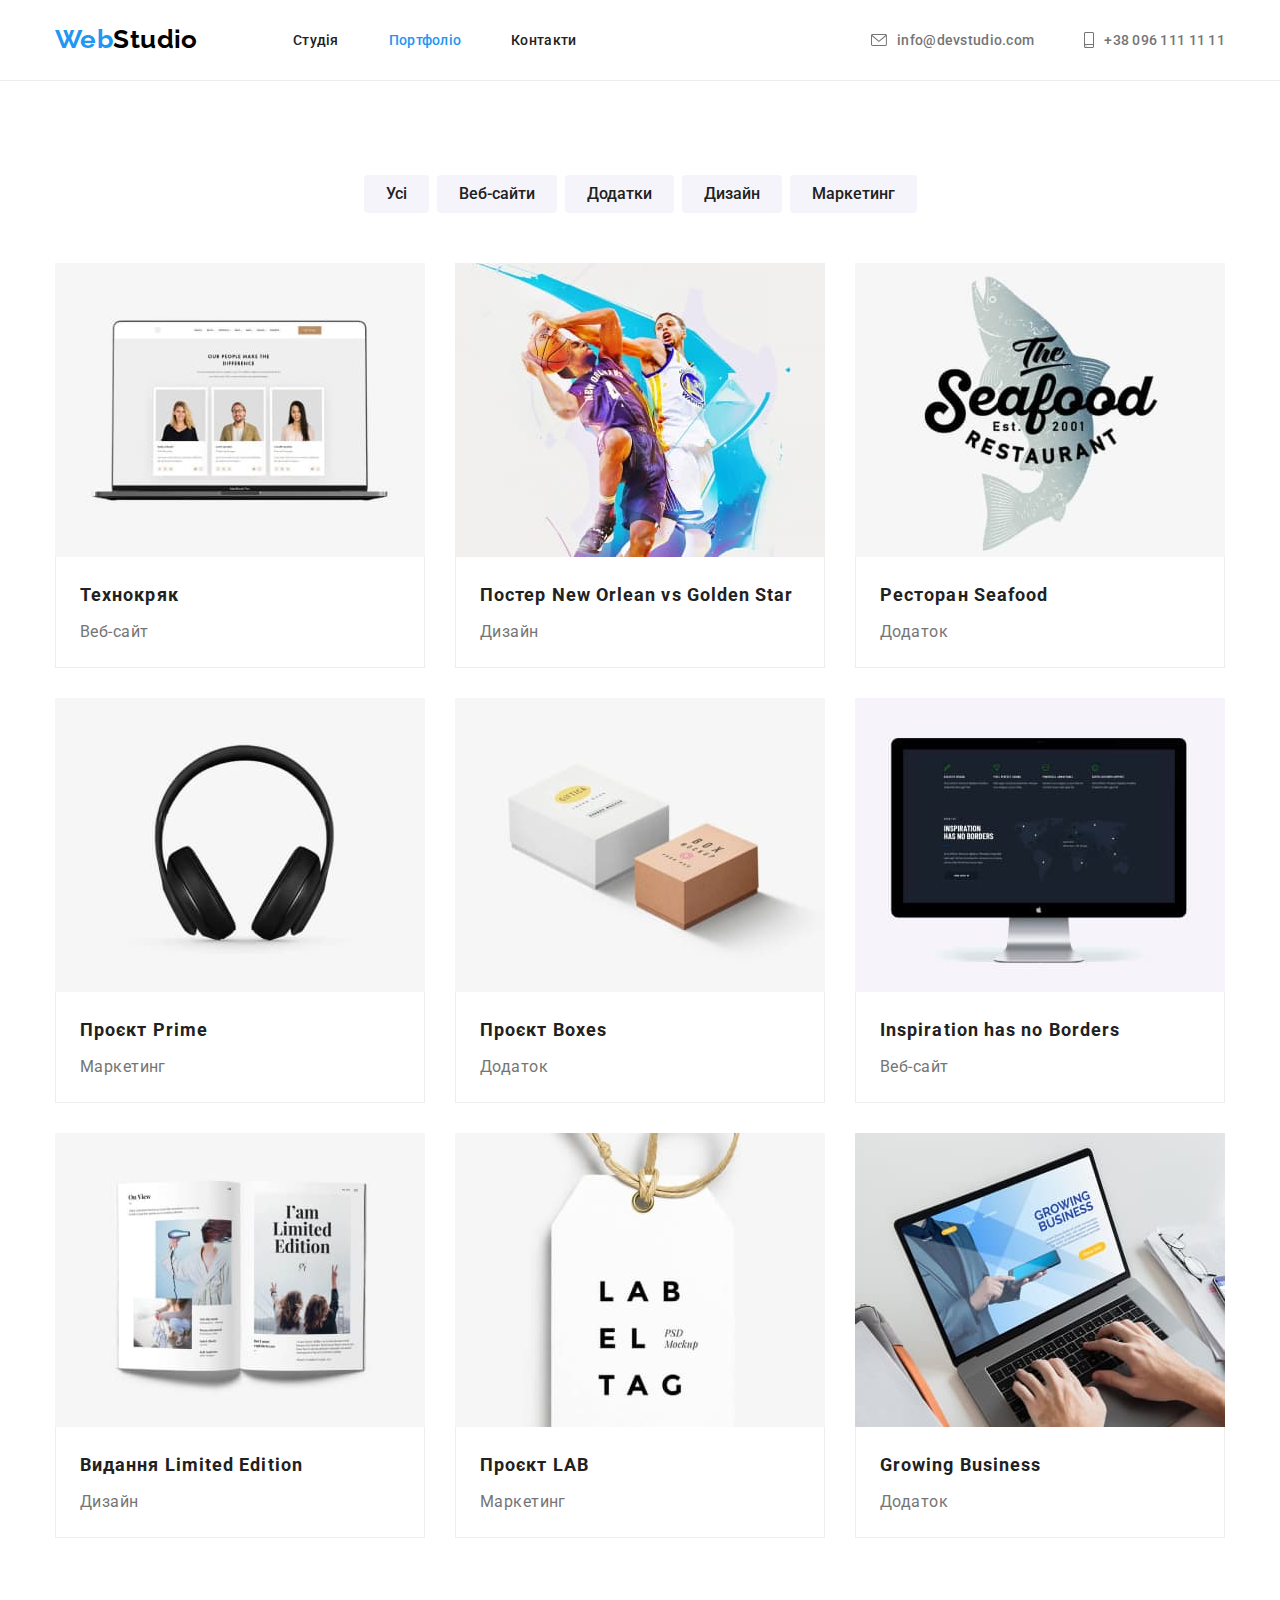
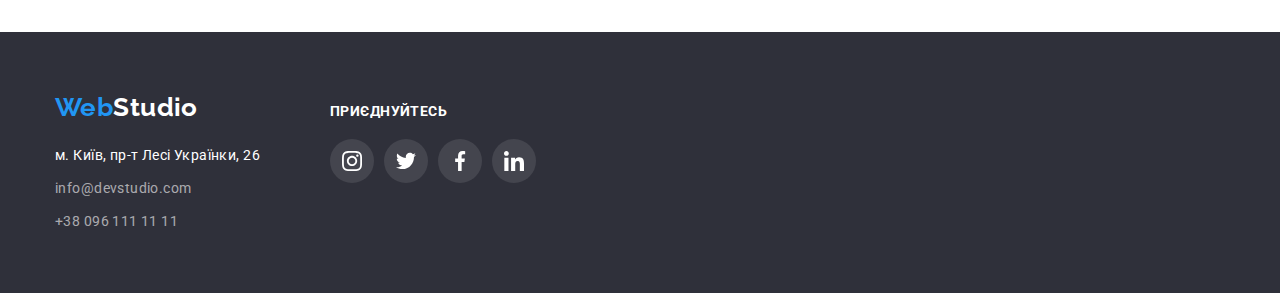
==== commit 4eef9d82: "Update portfolio.html" ====
--- a/portfolio.html
+++ b/portfolio.html
@@ -273,29 +273,37 @@
           </address>
         </div>
         <div class="net-flex net-flex-footer">
-          <h2 class="net-text">Приєднуйтесь</h2>
-          <div class="net-flex">
-            <a href="#" class="link-net link-net-footer">
-              <svg class="icon icon-footer icon-instagram" width="20px" hight="20px">
-                <use href="./images/icons.svg#icon-instagram"></use>
-              </svg>
-            </a>
-            <a href="#" class="link-net link-net-footer">
-              <svg class="icon icon-footer icon-twitter" width="20px" hight="20px">
-                <use href="./images/icons.svg#icon-twitter"></use>
-              </svg>
-            </a>
-            <a href="#" class="link-net link-net-footer">
-              <svg class="icon icon-footer icon-twitter" width="20px" hight="20px">
-                <use href="./images/icons.svg#icon-facebook"></use>
-              </svg>
-            </a>
-            <a href="#" class="link-net link-net link-net-footer">
-              <svg class="icon icon-footer icon-twitter" width="20px" hight="20px">
-                <use href="./images/icons.svg#icon-linkedin"></use>
-              </svg>
-            </a>
-          </div>
+          <p class="net-text">Приєднуйтесь</p>
+          <ul class="list net-flex">
+            <li>
+              <a href="#" class="link-net link-net-footer">
+                <svg class="icon icon-footer icon-instagram" width="20px" height="20px">
+                  <use href="./images/icons.svg#icon-instagram"></use>
+                </svg>
+              </a>
+            </li>
+            <li>
+              <a href="#" class="link-net link-net-footer">
+                <svg class="icon icon-footer icon-twitter" width="20px" height="20px">
+                  <use href="./images/icons.svg#icon-twitter"></use>
+                </svg>
+              </a>
+            </li>
+            <li>
+              <a href="#" class="link-net link-net-footer">
+                <svg class="icon icon-footer icon-twitter" width="20px" height="20px">
+                  <use href="./images/icons.svg#icon-facebook"></use>
+                </svg>
+              </a>
+            </li>
+            <li>
+              <a href="#" class="link-net link-net link-net-footer">
+                <svg class="icon icon-footer icon-twitter" width="20px" height="20px">
+                  <use href="./images/icons.svg#icon-linkedin"></use>
+                </svg>
+              </a>
+            </li>
+          </ul>
         </div>
       </div>
     </footer>
--- a/css/styles.css
+++ b/css/styles.css
@@ -10,7 +10,7 @@
   --primary-background-color: #ffffff;
   --secondary-background-color: #f5f4fa;
   --footer-background-color: #2f303f;
-  --svg-background-color: #f5f4fa; 
+  --svg-background-color: #f5f4fa;
   --footer-mail-phone-color: rgba(255, 255, 255, 0.6);
   --border-color-portfolio: #eeeeee;
   --border-color-header: #ececec;
@@ -97,6 +97,9 @@
 .logo-header:hover .logo-dark {
   color: var(--accent-color);
 }
+.logo-header:focus .logo-dark {
+  color: var(--accent-color);
+}
 /* Навігація в Хедері */
 
 .container-header-nav {
@@ -132,6 +135,9 @@
   color: var(--accent-color);
 }
 
+.nav-link.current {
+  color: var(--accent-color);
+}
 /* Список в Хедері */
 
 .list-header {
@@ -154,7 +160,7 @@
   padding-bottom: 32px;
   padding-top: 32px;
   fill: var(--secondary-color);
-  gap: 10px;
+  /* gap: 10px; */
   color: var(--secondary-color);
 
   font-weight: 500;
@@ -172,7 +178,7 @@
   fill: var(--accent-color);
 }
 
-.flex-mail{
+.flex-mail {
   display: flex;
   align-items: center;
   justify-content: center;
@@ -180,19 +186,19 @@
 
 /* Іконки в Футері */
 
-.icon-logo-header{
+.icon-logo-header {
   margin-right: 10px;
 }
 
 /* Телефон в header */
 
 .header-phone {
-  display:flex;
+  display: flex;
   text-align: center;
   padding-top: 32px;
   padding-bottom: 32px;
   fill: var(--secondary-color);
-gap: 10px;
+  /* gap: 10px; */
 
   color: var(--secondary-color);
 
@@ -204,7 +210,7 @@
 
 .header-phone:hover {
   color: var(--accent-color);
-    fill: var(--accent-color);
+  fill: var(--accent-color);
 }
 
 .header-phone:focus {
@@ -323,7 +329,7 @@
   display: flex;
   flex-direction: column;
   width: 270px;
-  f
+
   margin-top: var(--card-portfolio-gap);
   margin-left: var(--card-portfolio-gap);
   flex-basis: calc(100% / 4 - var(--card-portfolio-gap));
@@ -412,7 +418,6 @@
 
   margin-top: calc(-1 * var(--card-portfolio-gap));
   margin-left: calc(-1 * var(--card-portfolio-gap));
-  
 }
 
 .item-secondary-flex {
@@ -424,7 +429,8 @@
   margin-top: var(--card-portfolio-gap);
   margin-left: var(--card-portfolio-gap);
   flex-basis: calc(100% / 4 - var(--card-portfolio-gap));
-  box-shadow: 0px 1px 3px rgba(0, 0, 0, 0.12), 0px 1px 1px rgba(0, 0, 0, 0.14), 0px 2px 1px rgba(0, 0, 0, 0.2);
+  box-shadow: 0px 1px 3px rgba(0, 0, 0, 0.12), 0px 1px 1px rgba(0, 0, 0, 0.14),
+    0px 2px 1px rgba(0, 0, 0, 0.2);
   border-radius: 4px;
 }
 
@@ -498,10 +504,12 @@
 
   cursor: pointer;
 }
-.secondary-button:hover {
+.secondary-button:hover,
+.secondary-button:focus {
   color: var(--hero-color);
   background-color: var(--accent-color);
-  box-shadow: 0px 3px 1px rgba(0, 0, 0, 0.1), 0px 1px 2px rgba(0, 0, 0, 0.08), 0px 2px 2px rgba(0, 0, 0, 0.12);
+  box-shadow: 0px 3px 1px rgba(0, 0, 0, 0.1), 0px 1px 2px rgba(0, 0, 0, 0.08),
+    0px 2px 2px rgba(0, 0, 0, 0.12);
 }
 .secondary-button:focus {
   color: var(--hero-color);
@@ -526,10 +534,6 @@
   margin-top: var(--card-portfolio-gap);
   margin-left: var(--card-portfolio-gap);
   flex-basis: calc(100% / 3 - var(--card-portfolio-gap));
-}
-
-.item-prtfolio-flex:hover{
-box-shadow: 0px 1px 1px rgba(0, 0, 0, 0.12), 0px 4px 4px rgba(0, 0, 0, 0.06), 1px 4px 6px rgba(0, 0, 0, 0.16);
 }
 
 .title-item-card {
@@ -567,41 +571,43 @@
 }
 
 .link-decoration-portfolio {
+  display: block;
   width: 370px;
   text-decoration: none;
   margin-bottom: 0;
 }
+
+.link-decoration-portfolio:hover,
+.link-decoration-portfolio:focus {
+  box-shadow: 0px 1px 1px rgba(0, 0, 0, 0.12), 0px 4px 4px rgba(0, 0, 0, 0.06),
+    1px 4px 6px rgba(0, 0, 0, 0.16);
+}
+
 /* Секція Постійні клієнти */
 
-.icon-clients-border {
-
-}
 .text-clients {
   font-size: 36px;
-line-height: calc(42/36);
-text-align: center;
-color: var(--primary-color);
-margin-bottom: 50px;
-}
-
-.link-logo-clients{
+  line-height: calc(42 / 36);
+  text-align: center;
+  color: var(--primary-color);
+  margin-bottom: 50px;
+}
+
+.link-logo-clients {
   display: block;
-  fill: #AFB1B8;
+  fill: #afb1b8;
   height: 92px;
   width: 170px;
   padding: 16px 32px;
-  /* margin-bottom: 30px; */
+
   border: 1px solid rgba(175, 177, 184, 1);
   border-radius: 4px;
 }
 
-.link-logo-clients:hover {
-fill: var(--icons-hover-color);
-border-color: var(--accent-color);
-}
-
-.link-logo-clients:focus{
-
+.link-logo-clients:hover,
+.link-logo-clients:focus {
+  fill: var(--icons-hover-color);
+  border-color: var(--accent-color);
 }
 
 /* Footer */
@@ -701,32 +707,33 @@
 
   justify-content: space-between;
   text-transform: uppercase;
-  
-}
-.clients-flex{
-   display: flex;
-   justify-content: space-between;
-  
+}
+.clients-flex {
+  display: flex;
+  justify-content: space-between;
 }
 .link-net {
   display: flex;
   width: 44px;
   height: 44px;
   border-radius: 50%;
+  color: var(--secondary-color);
   align-items: center;
 
   justify-content: center;
+
+  fill: currentColor;
 }
 
 .link-net:hover {
   background-color: var(--accent-color);
-}
-
-.icon {
-  fill: #afb1b8;
-}
-.icon:hover {
-  fill: #ffffff;
+  color: var(--hero-color);
+  fill: currentColor;
+}
+.link-net:focus {
+  background-color: var(--accent-color);
+  color: var(--accent-color);
+  fill: currentColor;
 }
 
 .link-net-footer {
@@ -757,12 +764,16 @@
 
 .net-text {
   display: flex;
+  margin-bottom: 20px;
+
   font-weight: 700;
   line-height: calc(16 / 14);
-  color: var(--hero-color);
-  margin-bottom: 20px;
+  text-transform: uppercase;
+
+  color: var(--hero-color);
 }
 
 .main-flex-footer {
   display: flex;
-}
+  align-items: baseline;
+}
